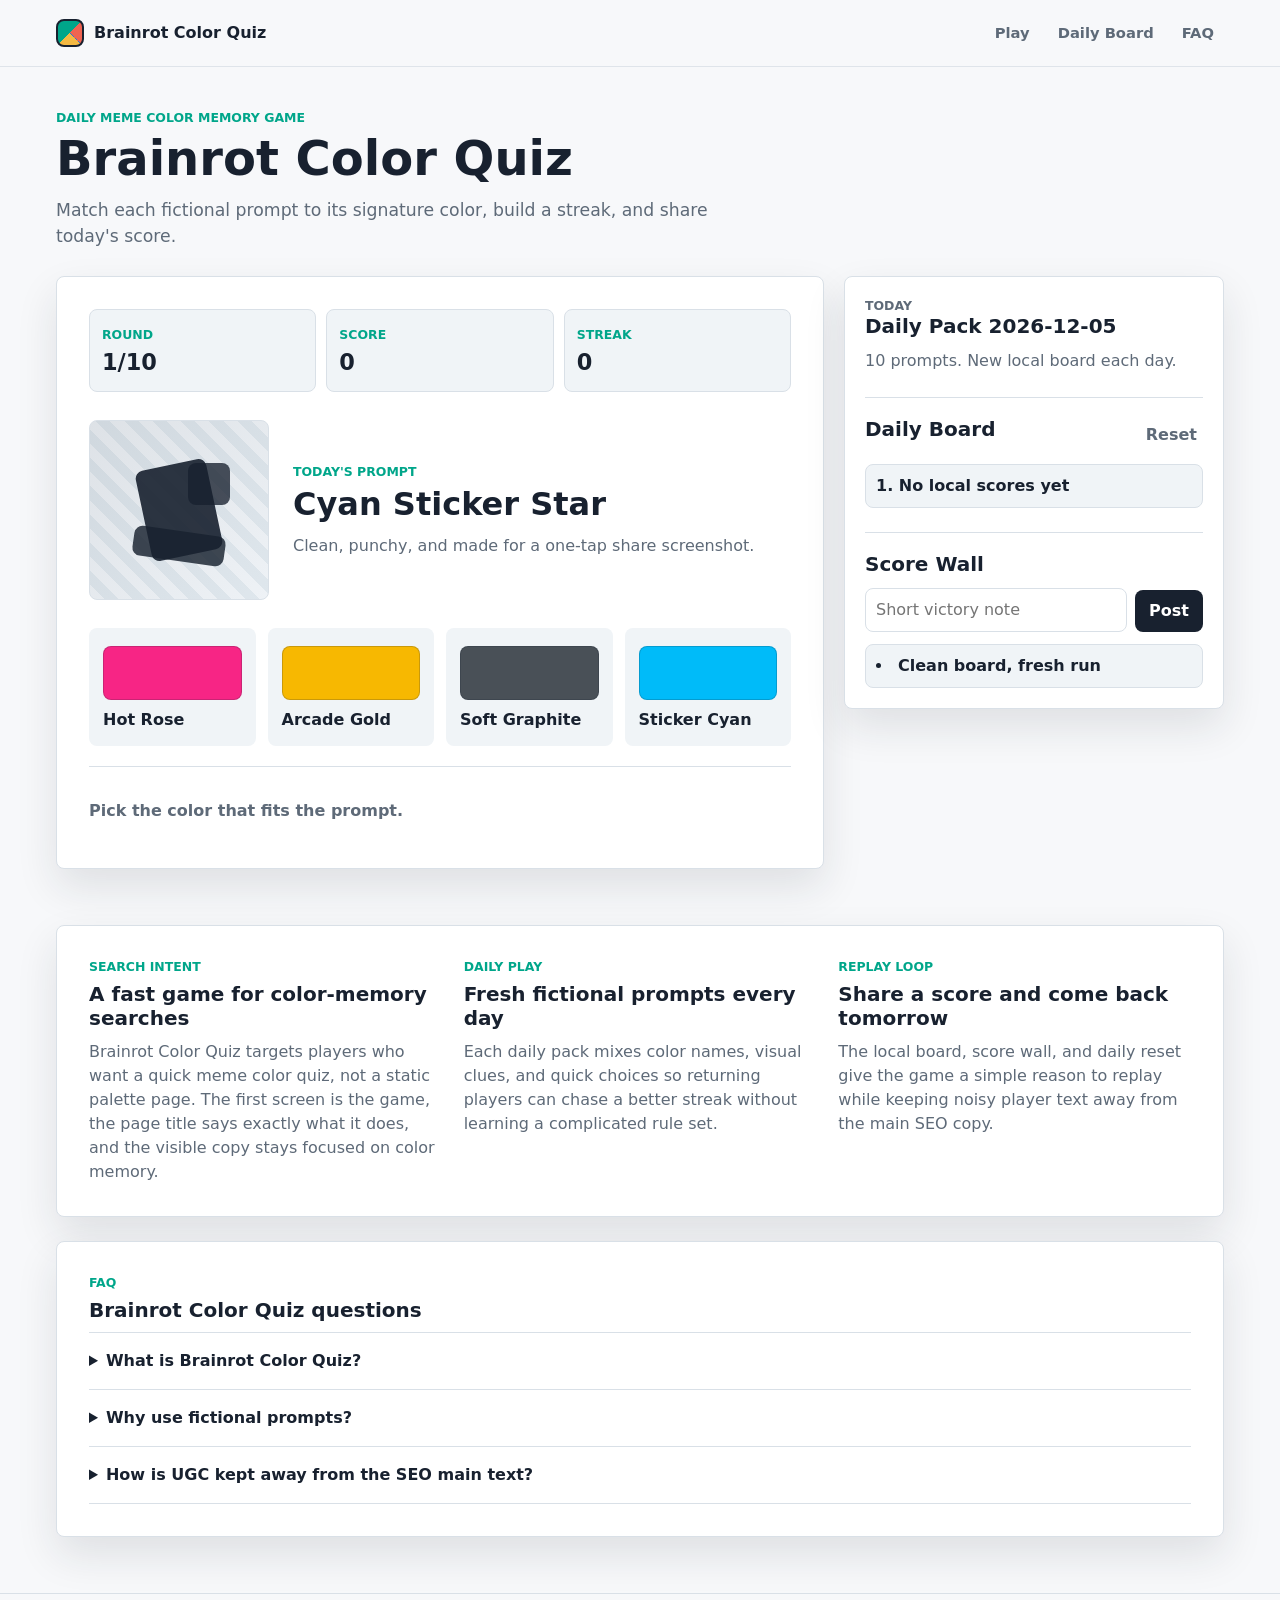
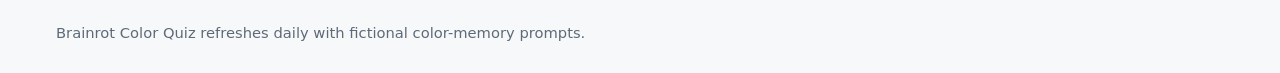
==== index.html @ 241f37dd "Launch brainrot color quiz" ====
<!doctype html>
<html lang="en">
  <head>
    <meta charset="utf-8">
    <meta name="viewport" content="width=device-width, initial-scale=1">
    <title>Brainrot Color Quiz - Daily Meme Color Memory Game</title>
    <meta name="description" content="Play Brainrot Color Quiz, a daily color memory game with streaks, shareable scores, and a fresh fictional character color pack.">
    <link rel="canonical" href="https://yiwangsimple.github.io/brainrot-color-quiz/">
    <meta name="robots" content="index,follow">
    <!-- Production launch placeholders:
      <meta name="google-site-verification" content="REPLACE_WITH_GSC_TOKEN">
      <meta name="msvalidate.01" content="REPLACE_WITH_BING_TOKEN">
      <meta name="yandex-verification" content="REPLACE_WITH_YANDEX_TOKEN">
      <script async src="https://www.googletagmanager.com/gtag/js?id=G-REPLACE"></script>
      <script>
        window.dataLayer = window.dataLayer || [];
        function gtag(){dataLayer.push(arguments);}
        gtag('js', new Date());
        gtag('config', 'G-REPLACE');
      </script>
    -->
    <meta property="og:type" content="website">
    <meta property="og:title" content="Brainrot Color Quiz">
    <meta property="og:description" content="A daily meme color memory game built for fast play, repeat visits, and clean SEO.">
    <meta property="og:url" content="https://yiwangsimple.github.io/brainrot-color-quiz/">
    <meta property="og:image" content="https://yiwangsimple.github.io/brainrot-color-quiz/og-image.svg">
    <meta name="twitter:card" content="summary_large_image">
    <link rel="icon" href="favicon.svg" type="image/svg+xml">
    <link rel="manifest" href="site.webmanifest">
    <link rel="stylesheet" href="styles.css">
    <script type="application/ld+json">
      {
        "@context": "https://schema.org",
        "@type": "WebApplication",
        "name": "Brainrot Color Quiz",
        "url": "https://yiwangsimple.github.io/brainrot-color-quiz/",
        "applicationCategory": "GameApplication",
        "operatingSystem": "Any",
        "description": "A daily color memory quiz with fictional meme-style prompts, streaks, and shareable scores.",
        "offers": {
          "@type": "Offer",
          "price": "0",
          "priceCurrency": "USD"
        }
      }
    </script>
    <script type="application/ld+json">
      {
        "@context": "https://schema.org",
        "@type": "FAQPage",
        "mainEntity": [
          {
            "@type": "Question",
            "name": "What is Brainrot Color Quiz?",
            "acceptedAnswer": {
              "@type": "Answer",
              "text": "Brainrot Color Quiz is a daily color memory game where each round asks players to match a fictional meme-style character prompt with the color that best fits it."
            }
          },
          {
            "@type": "Question",
            "name": "Is the game based on real copyrighted characters?",
            "acceptedAnswer": {
              "@type": "Answer",
              "text": "No. The launch version uses fictional prompts and abstract visuals so the site can be tested without relying on protected character art."
            }
          },
          {
            "@type": "Question",
            "name": "Why does the page keep the leaderboard separate?",
            "acceptedAnswer": {
              "@type": "Answer",
              "text": "The leaderboard and wall are local interactive elements, separated from the main SEO text so repeated names, timestamps, and short comments do not dilute the page topic."
            }
          }
        ]
      }
    </script>
  </head>
  <body>
    <header class="site-header">
      <a class="brand" href="#play" aria-label="Brainrot Color Quiz home">
        <span class="brand-mark" aria-hidden="true"></span>
        <span>Brainrot Color Quiz</span>
      </a>
      <nav class="nav-links" aria-label="Primary">
        <a href="#play">Play</a>
        <a href="#daily-board">Daily Board</a>
        <a href="#faq">FAQ</a>
      </nav>
    </header>

    <main>
      <section class="play-surface" id="play">
        <div class="intro-copy">
          <p class="eyebrow">Daily meme color memory game</p>
          <h1>Brainrot Color Quiz</h1>
          <p class="lede">Match each fictional prompt to its signature color, build a streak, and share today's score.</p>
        </div>

        <div class="tool-layout">
          <section class="game-panel" aria-label="Brainrot Color Quiz game">
            <div class="game-topline">
              <div>
                <span class="small-label">Round</span>
                <strong id="roundText">1/10</strong>
              </div>
              <div>
                <span class="small-label">Score</span>
                <strong id="scoreText">0</strong>
              </div>
              <div>
                <span class="small-label">Streak</span>
                <strong id="streakText">0</strong>
              </div>
            </div>

            <div class="prompt-zone">
              <div class="memory-token" id="memoryToken" aria-hidden="true">
                <span></span>
              </div>
              <div class="prompt-copy">
                <p class="small-label">Today's prompt</p>
                <h2 id="promptName">Loading daily pack</h2>
                <p id="promptClue">Preparing the color set.</p>
              </div>
            </div>

            <div class="swatch-grid" id="swatchGrid" aria-label="Color choices"></div>

            <div class="feedback-row" aria-live="polite">
              <p id="feedbackText">Pick the color that fits the prompt.</p>
              <button class="secondary-button" id="nextButton" type="button" hidden>Next</button>
            </div>
          </section>

          <aside class="side-panel" id="daily-board" data-ugc="local-only">
            <div class="side-block">
              <p class="small-label">Today</p>
              <h2 id="dailyTitle">Daily Pack</h2>
              <p id="dailyMeta">10 prompts. Local scores only.</p>
            </div>

            <div class="side-block result-block" id="resultBlock" hidden>
              <p class="small-label">Result</p>
              <h2 id="finalScore">0/10</h2>
              <p id="resultNote">Finish the daily pack to save a score.</p>
              <div class="name-row">
                <label for="playerName">Initials</label>
                <input id="playerName" maxlength="10" autocomplete="nickname" value="You">
                <button id="saveScoreButton" type="button">Save</button>
              </div>
              <button class="wide-button" id="shareButton" type="button">Copy Share Text</button>
            </div>

            <div class="side-block">
              <div class="block-heading">
                <h2>Daily Board</h2>
                <button class="text-button" id="resetBoardButton" type="button">Reset</button>
              </div>
              <ol class="leaderboard" id="leaderboardList"></ol>
            </div>

            <div class="side-block">
              <h2>Score Wall</h2>
              <div class="wall-form">
                <input id="wallInput" maxlength="42" placeholder="Short victory note">
                <button id="wallButton" type="button">Post</button>
              </div>
              <ul class="wall-list" id="wallList"></ul>
            </div>
          </aside>
        </div>
      </section>

      <section class="content-band" aria-labelledby="why-title">
        <div class="content-grid">
          <article>
            <p class="eyebrow">Search intent</p>
            <h2 id="why-title">A fast game for color-memory searches</h2>
            <p>Brainrot Color Quiz targets players who want a quick meme color quiz, not a static palette page. The first screen is the game, the page title says exactly what it does, and the visible copy stays focused on color memory.</p>
          </article>
          <article>
            <p class="eyebrow">Daily play</p>
            <h2>Fresh fictional prompts every day</h2>
            <p>Each daily pack mixes color names, visual clues, and quick choices so returning players can chase a better streak without learning a complicated rule set.</p>
          </article>
          <article>
            <p class="eyebrow">Replay loop</p>
            <h2>Share a score and come back tomorrow</h2>
            <p>The local board, score wall, and daily reset give the game a simple reason to replay while keeping noisy player text away from the main SEO copy.</p>
          </article>
        </div>
      </section>

      <section class="faq-section" id="faq">
        <p class="eyebrow">FAQ</p>
        <h2>Brainrot Color Quiz questions</h2>
        <details>
          <summary>What is Brainrot Color Quiz?</summary>
          <p>It is a daily color memory game where fictional meme-style prompts are matched with signature colors.</p>
        </details>
        <details>
          <summary>Why use fictional prompts?</summary>
          <p>Fictional prompts make the MVP safe to test without copying protected character art or depending on fragile image assets.</p>
        </details>
        <details>
          <summary>How is UGC kept away from the SEO main text?</summary>
          <p>The board and wall are local interactive areas. The main document keeps a stable topic around brainrot color quiz, meme color memory, and daily color game intent.</p>
        </details>
      </section>
    </main>

    <footer class="site-footer">
      <p>Brainrot Color Quiz refreshes daily with fictional color-memory prompts.</p>
    </footer>

    <script src="app.js" defer></script>
  </body>
</html>
---- styles.css ----
:root {
  color-scheme: light;
  --bg: #f7f8fa;
  --surface: #ffffff;
  --surface-strong: #f0f4f7;
  --ink: #18212f;
  --muted: #5e6a78;
  --line: #d9e0e7;
  --teal: #00a68a;
  --coral: #ef6351;
  --gold: #f4b942;
  --blue: #2878d8;
  --shadow: 0 18px 42px rgba(24, 33, 47, 0.11);
}

* {
  box-sizing: border-box;
}

html {
  scroll-behavior: smooth;
}

body {
  margin: 0;
  background: var(--bg);
  color: var(--ink);
  font-family: Inter, ui-sans-serif, system-ui, -apple-system, BlinkMacSystemFont, "Segoe UI", sans-serif;
  line-height: 1.5;
}

a {
  color: inherit;
  text-decoration: none;
}

button,
input {
  font: inherit;
}

button {
  cursor: pointer;
}

.site-header {
  position: sticky;
  top: 0;
  z-index: 20;
  display: flex;
  align-items: center;
  justify-content: space-between;
  gap: 20px;
  padding: 14px clamp(18px, 5vw, 56px);
  border-bottom: 1px solid rgba(217, 224, 231, 0.82);
  background: rgba(247, 248, 250, 0.94);
  backdrop-filter: blur(12px);
}

.brand {
  display: inline-flex;
  align-items: center;
  gap: 10px;
  min-width: 0;
  font-weight: 800;
}

.brand-mark {
  width: 28px;
  height: 28px;
  border: 2px solid var(--ink);
  border-radius: 8px;
  background:
    linear-gradient(135deg, var(--teal) 0 50%, transparent 50%),
    linear-gradient(225deg, var(--coral) 0 50%, transparent 50%),
    linear-gradient(45deg, var(--gold) 0 50%, var(--blue) 50%);
}

.nav-links {
  display: flex;
  align-items: center;
  gap: 8px;
  color: var(--muted);
  font-size: 0.92rem;
  font-weight: 700;
}

.nav-links a {
  padding: 8px 10px;
  border-radius: 8px;
}

.nav-links a:hover {
  background: var(--surface-strong);
  color: var(--ink);
}

main {
  min-height: 100vh;
}

.play-surface {
  padding: 42px clamp(18px, 5vw, 56px) 56px;
}

.intro-copy {
  max-width: 840px;
  margin-bottom: 26px;
}

.eyebrow,
.small-label {
  margin: 0 0 6px;
  color: var(--teal);
  font-size: 0.78rem;
  font-weight: 900;
  letter-spacing: 0;
  text-transform: uppercase;
}

h1,
h2,
p {
  overflow-wrap: anywhere;
}

h1 {
  margin: 0;
  font-size: 3rem;
  line-height: 1;
  letter-spacing: 0;
}

.lede {
  max-width: 680px;
  margin: 16px 0 0;
  color: var(--muted);
  font-size: 1.08rem;
}

.tool-layout {
  display: grid;
  grid-template-columns: minmax(0, 1fr);
  gap: 20px;
  align-items: start;
}

.game-panel,
.side-panel,
.content-band,
.faq-section {
  border: 1px solid var(--line);
  border-radius: 8px;
  background: var(--surface);
  box-shadow: var(--shadow);
}

.game-panel {
  min-height: 560px;
  padding: clamp(18px, 4vw, 32px);
}

.side-panel {
  padding: 20px;
}

.side-block + .side-block {
  margin-top: 24px;
  padding-top: 20px;
  border-top: 1px solid var(--line);
}

.game-topline {
  display: grid;
  grid-template-columns: repeat(3, minmax(0, 1fr));
  gap: 10px;
  margin-bottom: 28px;
}

.game-topline > div {
  min-height: 72px;
  padding: 12px;
  border: 1px solid var(--line);
  border-radius: 8px;
  background: var(--surface-strong);
}

.game-topline strong {
  display: block;
  font-size: 1.4rem;
}

.prompt-zone {
  display: grid;
  grid-template-columns: 180px minmax(0, 1fr);
  gap: 24px;
  align-items: center;
  margin-bottom: 28px;
}

.memory-token {
  position: relative;
  display: grid;
  place-items: center;
  width: 180px;
  aspect-ratio: 1;
  border: 1px solid var(--line);
  border-radius: 8px;
  background:
    linear-gradient(135deg, rgba(24, 33, 47, 0.08), rgba(24, 33, 47, 0)),
    repeating-linear-gradient(45deg, #eef2f6 0 10px, #dfe7ed 10px 20px);
  overflow: hidden;
}

.memory-token::before,
.memory-token::after,
.memory-token span {
  content: "";
  position: absolute;
  border-radius: 8px;
  background: var(--ink);
}

.memory-token::before {
  width: 72px;
  height: 92px;
  transform: rotate(-12deg);
  opacity: 0.9;
}

.memory-token::after {
  width: 92px;
  height: 30px;
  top: 110px;
  transform: rotate(8deg);
  opacity: 0.82;
}

.memory-token span {
  width: 42px;
  height: 42px;
  top: 42px;
  right: 38px;
  opacity: 0.78;
}

.prompt-copy h2 {
  margin: 0;
  font-size: 2rem;
  line-height: 1.08;
}

.prompt-copy p:last-child {
  margin: 12px 0 0;
  color: var(--muted);
}

.swatch-grid {
  display: grid;
  grid-template-columns: repeat(auto-fit, minmax(min(100%, 150px), 1fr));
  gap: 12px;
}

.swatch-button {
  min-height: 118px;
  padding: 12px;
  border: 2px solid transparent;
  border-radius: 8px;
  background: var(--surface-strong);
  color: var(--ink);
  text-align: left;
}

.swatch-button:hover,
.swatch-button:focus-visible {
  border-color: var(--ink);
  outline: none;
}

.swatch-button[disabled] {
  cursor: default;
}

.swatch-chip {
  display: block;
  width: 100%;
  height: 54px;
  margin-bottom: 10px;
  border: 1px solid rgba(24, 33, 47, 0.2);
  border-radius: 8px;
}

.swatch-name {
  display: block;
  font-weight: 850;
  line-height: 1.2;
}

.swatch-button.is-correct {
  border-color: var(--teal);
  background: #e8fbf6;
}

.swatch-button.is-wrong {
  border-color: var(--coral);
  background: #fff0ed;
}

.feedback-row {
  display: flex;
  align-items: center;
  justify-content: space-between;
  gap: 16px;
  min-height: 70px;
  margin-top: 20px;
  padding-top: 18px;
  border-top: 1px solid var(--line);
}

.feedback-row p {
  margin: 0;
  color: var(--muted);
  font-weight: 700;
}

.secondary-button,
.wide-button,
.name-row button,
.wall-form button {
  border: 0;
  border-radius: 8px;
  background: var(--ink);
  color: white;
  font-weight: 850;
}

.secondary-button {
  min-width: 96px;
  padding: 10px 14px;
}

.wide-button {
  width: 100%;
  min-height: 44px;
  margin-top: 12px;
}

.side-block h2,
.faq-section h2,
.content-grid h2 {
  margin: 0 0 10px;
  font-size: 1.25rem;
  line-height: 1.18;
}

.side-block p {
  margin: 0;
  color: var(--muted);
}

.block-heading {
  display: flex;
  align-items: center;
  justify-content: space-between;
  gap: 12px;
}

.text-button {
  border: 0;
  background: transparent;
  color: var(--muted);
  font-weight: 850;
}

.leaderboard,
.wall-list {
  display: grid;
  gap: 8px;
  margin: 12px 0 0;
  padding: 0;
  list-style-position: inside;
}

.leaderboard li,
.wall-list li {
  min-height: 38px;
  padding: 9px 10px;
  border: 1px solid var(--line);
  border-radius: 8px;
  background: var(--surface-strong);
  color: var(--ink);
  font-weight: 750;
}

.name-row,
.wall-form {
  display: grid;
  grid-template-columns: minmax(0, 1fr) auto;
  gap: 8px;
  align-items: end;
  margin-top: 12px;
}

.name-row label {
  grid-column: 1 / -1;
  color: var(--muted);
  font-size: 0.82rem;
  font-weight: 850;
}

input {
  width: 100%;
  min-height: 42px;
  border: 1px solid var(--line);
  border-radius: 8px;
  background: white;
  color: var(--ink);
  padding: 9px 10px;
}

.name-row button,
.wall-form button {
  min-height: 42px;
  padding: 0 14px;
}

.content-band {
  margin: 0 clamp(18px, 5vw, 56px) 24px;
  padding: clamp(18px, 4vw, 32px);
}

.content-grid {
  display: grid;
  grid-template-columns: repeat(3, minmax(0, 1fr));
  gap: 22px;
}

.content-grid article {
  min-width: 0;
}

.content-grid p:not(.eyebrow) {
  margin: 0;
  color: var(--muted);
}

.faq-section {
  margin: 0 clamp(18px, 5vw, 56px) 56px;
  padding: clamp(18px, 4vw, 32px);
}

details {
  border-top: 1px solid var(--line);
}

details:last-child {
  border-bottom: 1px solid var(--line);
}

summary {
  min-height: 56px;
  padding: 16px 0;
  font-weight: 850;
  cursor: pointer;
}

details p {
  margin: 0 0 18px;
  color: var(--muted);
}

.site-footer {
  padding: 28px clamp(18px, 5vw, 56px);
  border-top: 1px solid var(--line);
  color: var(--muted);
  font-size: 0.92rem;
}

.site-footer p {
  margin: 0;
}

@media (min-width: 1180px) {
  .tool-layout {
    grid-template-columns: minmax(0, 1fr) minmax(300px, 380px);
  }
}

@media (max-width: 940px) {
  .content-grid {
    grid-template-columns: 1fr;
  }

  .prompt-zone {
    grid-template-columns: 140px minmax(0, 1fr);
  }

  .memory-token {
    width: 140px;
  }

  .swatch-grid {
    grid-template-columns: repeat(auto-fit, minmax(min(100%, 170px), 1fr));
  }
}

@media (max-width: 620px) {
  .site-header {
    position: static;
    align-items: flex-start;
    flex-direction: column;
  }

  .nav-links {
    width: 100%;
    justify-content: space-between;
  }

  h1 {
    font-size: 2.35rem;
  }

  .game-panel {
    min-height: auto;
  }

  .game-topline {
    grid-template-columns: repeat(3, 1fr);
  }

  .game-topline > div {
    min-height: 64px;
    padding: 10px;
  }

  .game-topline strong {
    font-size: 1.12rem;
  }

  .prompt-zone {
    grid-template-columns: 1fr;
  }

  .memory-token {
    width: 100%;
    max-width: 230px;
  }

  .prompt-copy h2 {
    font-size: 1.55rem;
  }

  .swatch-grid {
    gap: 10px;
  }

  .swatch-button {
    min-height: 108px;
  }

  .feedback-row,
  .block-heading {
    align-items: stretch;
    flex-direction: column;
  }

  .secondary-button {
    width: 100%;
    min-height: 44px;
  }
}
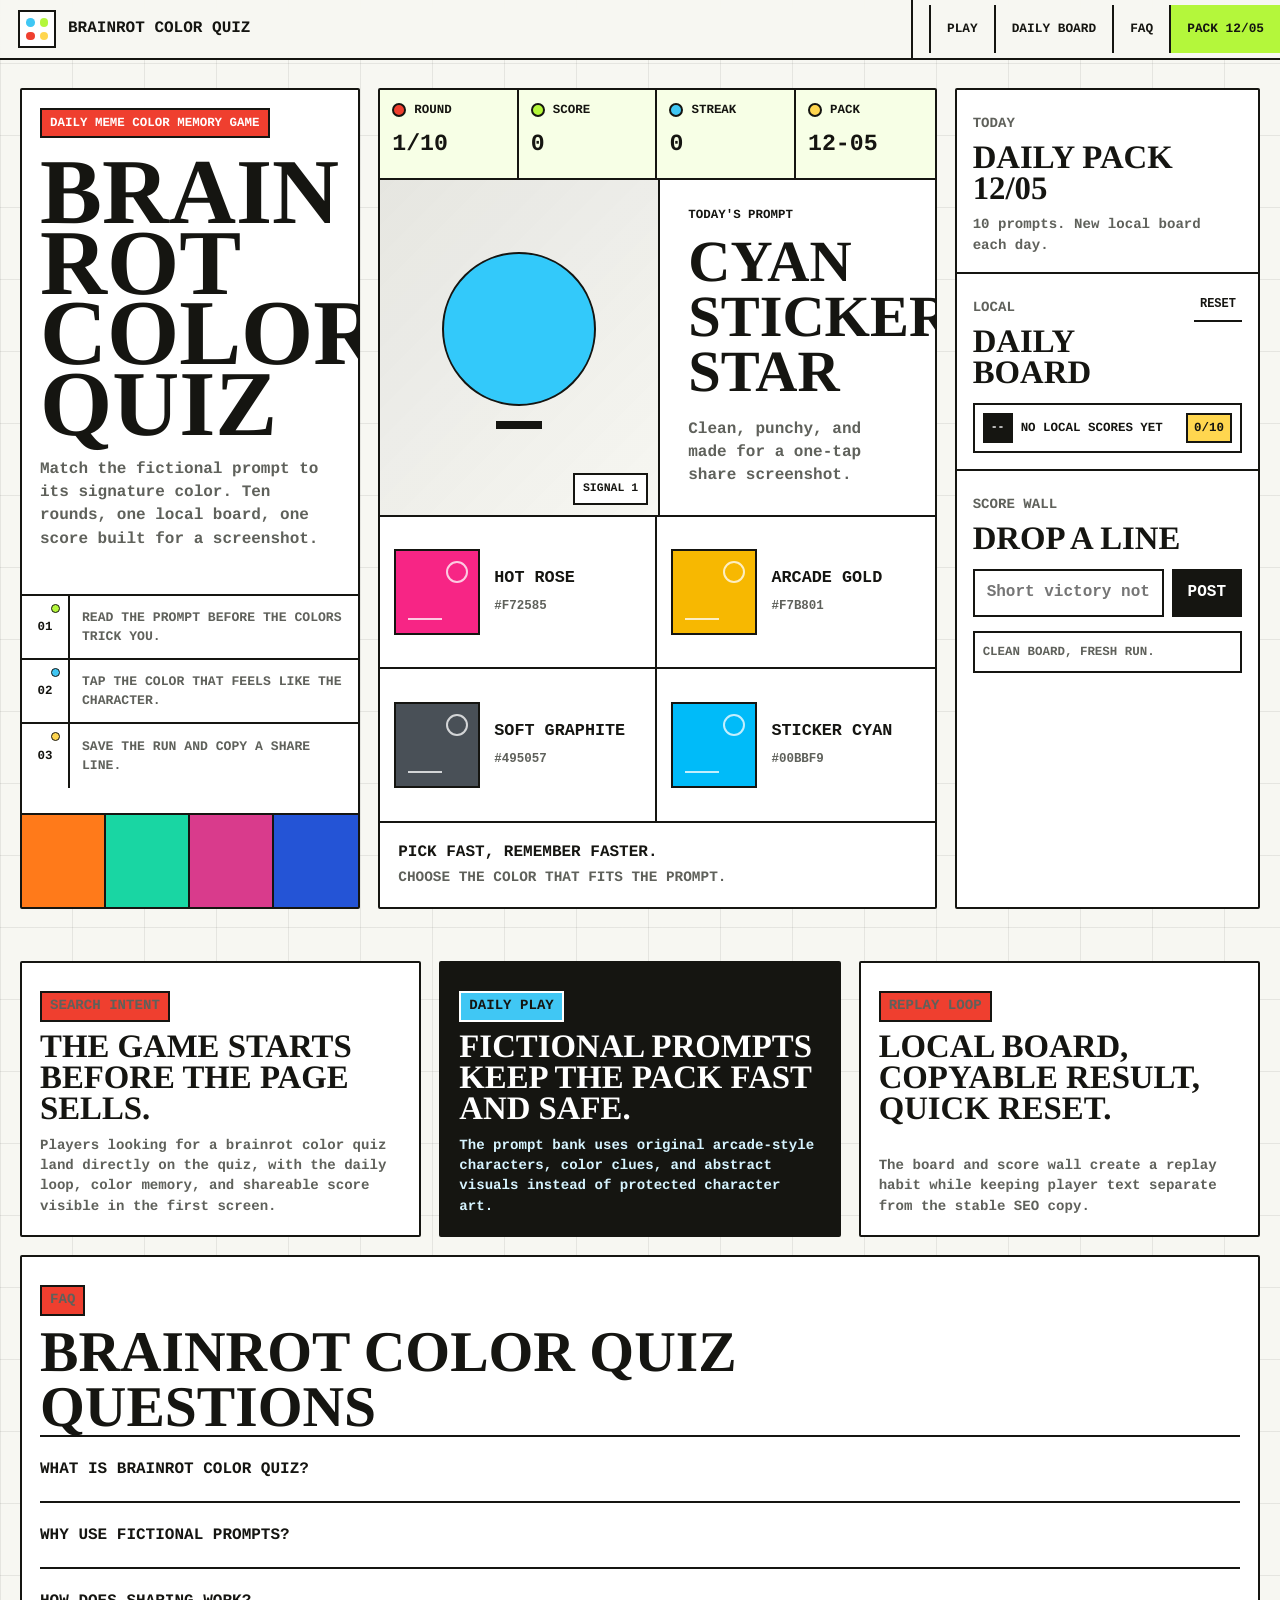
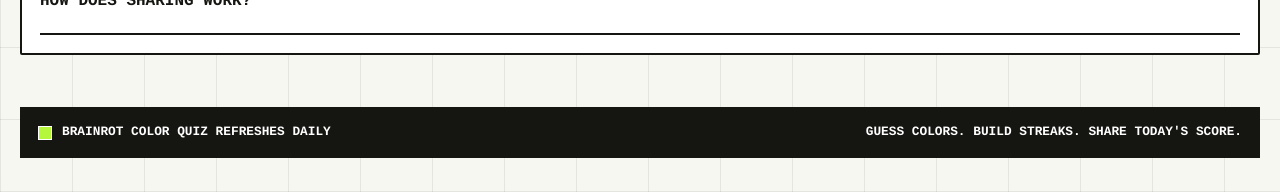
==== commit 78fa4981: "Redesign quiz UI from article direction" ====
--- a/index.html
+++ b/index.html
@@ -5,35 +5,40 @@
     <meta name="viewport" content="width=device-width, initial-scale=1">
     <title>Brainrot Color Quiz - Daily Meme Color Memory Game</title>
     <meta name="description" content="Play Brainrot Color Quiz, a daily color memory game with streaks, shareable scores, and a fresh fictional character color pack.">
-    <link rel="canonical" href="https://yiwangsimple.github.io/brainrot-color-quiz/">
+    <meta name="theme-color" content="#18212f">
+    <meta name="color-scheme" content="light">
+    <link rel="canonical" href="https://brainrot-color-quiz.pages.dev/">
     <meta name="robots" content="index,follow">
-    <!-- Production launch placeholders:
-      <meta name="google-site-verification" content="REPLACE_WITH_GSC_TOKEN">
-      <meta name="msvalidate.01" content="REPLACE_WITH_BING_TOKEN">
-      <meta name="yandex-verification" content="REPLACE_WITH_YANDEX_TOKEN">
-      <script async src="https://www.googletagmanager.com/gtag/js?id=G-REPLACE"></script>
-      <script>
-        window.dataLayer = window.dataLayer || [];
-        function gtag(){dataLayer.push(arguments);}
-        gtag('js', new Date());
-        gtag('config', 'G-REPLACE');
-      </script>
-    -->
     <meta property="og:type" content="website">
     <meta property="og:title" content="Brainrot Color Quiz">
     <meta property="og:description" content="A daily meme color memory game built for fast play, repeat visits, and clean SEO.">
-    <meta property="og:url" content="https://yiwangsimple.github.io/brainrot-color-quiz/">
-    <meta property="og:image" content="https://yiwangsimple.github.io/brainrot-color-quiz/og-image.svg">
+    <meta property="og:url" content="https://brainrot-color-quiz.pages.dev/">
+    <meta property="og:image" content="https://brainrot-color-quiz.pages.dev/og-image.png">
+    <meta property="og:image:type" content="image/png">
+    <meta property="og:image:width" content="1200">
+    <meta property="og:image:height" content="630">
+    <meta property="og:image:alt" content="Brainrot Color Quiz preview with four color tiles.">
     <meta name="twitter:card" content="summary_large_image">
+    <meta name="twitter:title" content="Brainrot Color Quiz">
+    <meta name="twitter:description" content="Play a daily meme color memory game with streaks and shareable scores.">
+    <meta name="twitter:image" content="https://brainrot-color-quiz.pages.dev/og-image.png">
+    <meta name="twitter:image:alt" content="Brainrot Color Quiz preview with four color tiles.">
     <link rel="icon" href="favicon.svg" type="image/svg+xml">
     <link rel="manifest" href="site.webmanifest">
     <link rel="stylesheet" href="styles.css">
+    <script async src="https://www.googletagmanager.com/gtag/js?id=G-2W7CWEFM0E"></script>
+    <script>
+      window.dataLayer = window.dataLayer || [];
+      function gtag(){dataLayer.push(arguments);}
+      gtag("js", new Date());
+      gtag("config", "G-2W7CWEFM0E");
+    </script>
     <script type="application/ld+json">
       {
         "@context": "https://schema.org",
         "@type": "WebApplication",
         "name": "Brainrot Color Quiz",
-        "url": "https://yiwangsimple.github.io/brainrot-color-quiz/",
+        "url": "https://brainrot-color-quiz.pages.dev/",
         "applicationCategory": "GameApplication",
         "operatingSystem": "Any",
         "description": "A daily color memory quiz with fictional meme-style prompts, streaks, and shareable scores.",
@@ -59,18 +64,18 @@
           },
           {
             "@type": "Question",
-            "name": "Is the game based on real copyrighted characters?",
+            "name": "Why use fictional prompts?",
             "acceptedAnswer": {
               "@type": "Answer",
-              "text": "No. The launch version uses fictional prompts and abstract visuals so the site can be tested without relying on protected character art."
+              "text": "Fictional prompts make the MVP safe to test without copying protected character art or depending on fragile image assets."
             }
           },
           {
             "@type": "Question",
-            "name": "Why does the page keep the leaderboard separate?",
+            "name": "How does sharing work?",
             "acceptedAnswer": {
               "@type": "Answer",
-              "text": "The leaderboard and wall are local interactive elements, separated from the main SEO text so repeated names, timestamps, and short comments do not dilute the page topic."
+              "text": "After finishing ten rounds, players can copy a short score line and post it wherever they talk about games."
             }
           }
         ]
@@ -80,44 +85,59 @@
   <body>
     <header class="site-header">
       <a class="brand" href="#play" aria-label="Brainrot Color Quiz home">
-        <span class="brand-mark" aria-hidden="true"></span>
+        <span class="brand-mark" aria-hidden="true"><span></span><span></span><span></span><span></span></span>
         <span>Brainrot Color Quiz</span>
       </a>
       <nav class="nav-links" aria-label="Primary">
         <a href="#play">Play</a>
         <a href="#daily-board">Daily Board</a>
         <a href="#faq">FAQ</a>
+        <span class="day-pill" id="dailyPill">Daily Pack</span>
       </nav>
     </header>
 
     <main>
       <section class="play-surface" id="play">
-        <div class="intro-copy">
-          <p class="eyebrow">Daily meme color memory game</p>
-          <h1>Brainrot Color Quiz</h1>
-          <p class="lede">Match each fictional prompt to its signature color, build a streak, and share today's score.</p>
-        </div>
-
-        <div class="tool-layout">
+        <div class="hero-grid">
+          <aside class="intro-rail" aria-label="Game intro">
+            <div class="intro-top">
+              <p class="eyebrow">Daily meme color memory game</p>
+              <h1 aria-label="Brainrot Color Quiz"><span>Brain</span><span>Rot</span><span>Color</span><span>Quiz</span></h1>
+              <p class="lede">Match the fictional prompt to its signature color. Ten rounds, one local board, one score built for a screenshot.</p>
+            </div>
+            <div class="quick-rules" aria-label="How the quiz works">
+              <div><b>01</b><span>Read the prompt before the colors trick you.</span></div>
+              <div><b>02</b><span>Tap the color that feels like the character.</span></div>
+              <div><b>03</b><span>Save the run and copy a share line.</span></div>
+            </div>
+            <div class="challenge-strip" aria-hidden="true">
+              <span></span><span></span><span></span><span></span>
+            </div>
+          </aside>
+
           <section class="game-panel" aria-label="Brainrot Color Quiz game">
             <div class="game-topline">
-              <div>
+              <div class="metric">
                 <span class="small-label">Round</span>
                 <strong id="roundText">1/10</strong>
               </div>
-              <div>
+              <div class="metric">
                 <span class="small-label">Score</span>
                 <strong id="scoreText">0</strong>
               </div>
-              <div>
+              <div class="metric">
                 <span class="small-label">Streak</span>
                 <strong id="streakText">0</strong>
               </div>
-            </div>
-
-            <div class="prompt-zone">
+              <div class="metric">
+                <span class="small-label">Pack</span>
+                <strong id="packText">Today</strong>
+              </div>
+            </div>
+
+            <div class="prompt-stage">
               <div class="memory-token" id="memoryToken" aria-hidden="true">
-                <span></span>
+                <div class="token-label" id="tokenLabel">Color signal</div>
               </div>
               <div class="prompt-copy">
                 <p class="small-label">Today's prompt</p>
@@ -128,44 +148,52 @@
 
             <div class="swatch-grid" id="swatchGrid" aria-label="Color choices"></div>
 
-            <div class="feedback-row" aria-live="polite">
-              <p id="feedbackText">Pick the color that fits the prompt.</p>
-              <button class="secondary-button" id="nextButton" type="button" hidden>Next</button>
+            <div class="game-footer" aria-live="polite">
+              <div class="feedback-copy">
+                <strong id="feedbackTitle">Pick fast, remember faster.</strong>
+                <p id="feedbackText">Choose the color that fits the prompt.</p>
+              </div>
+              <button class="primary-button" id="nextButton" type="button" hidden>Next</button>
             </div>
           </section>
 
           <aside class="side-panel" id="daily-board" data-ugc="local-only">
-            <div class="side-block">
+            <div class="panel-block">
               <p class="small-label">Today</p>
               <h2 id="dailyTitle">Daily Pack</h2>
               <p id="dailyMeta">10 prompts. Local scores only.</p>
             </div>
 
-            <div class="side-block result-block" id="resultBlock" hidden>
+            <div class="panel-block result-block" id="resultBlock" hidden>
               <p class="small-label">Result</p>
-              <h2 id="finalScore">0/10</h2>
+              <div class="result-score"><strong id="finalScore">0/10</strong><span>final run</span></div>
               <p id="resultNote">Finish the daily pack to save a score.</p>
               <div class="name-row">
                 <label for="playerName">Initials</label>
                 <input id="playerName" maxlength="10" autocomplete="nickname" value="You">
-                <button id="saveScoreButton" type="button">Save</button>
-              </div>
-              <button class="wide-button" id="shareButton" type="button">Copy Share Text</button>
-            </div>
-
-            <div class="side-block">
+                <button class="mini-button" id="saveScoreButton" type="button">Save</button>
+              </div>
+              <button class="secondary-button" id="shareButton" type="button">Copy Share Text</button>
+              <button class="ghost-button" id="restartButton" type="button">Replay Pack</button>
+            </div>
+
+            <div class="panel-block">
               <div class="block-heading">
-                <h2>Daily Board</h2>
+                <div>
+                  <p class="small-label">Local</p>
+                  <h2>Daily Board</h2>
+                </div>
                 <button class="text-button" id="resetBoardButton" type="button">Reset</button>
               </div>
               <ol class="leaderboard" id="leaderboardList"></ol>
             </div>
 
-            <div class="side-block">
-              <h2>Score Wall</h2>
+            <div class="panel-block">
+              <p class="small-label">Score wall</p>
+              <h2>Drop a line</h2>
               <div class="wall-form">
                 <input id="wallInput" maxlength="42" placeholder="Short victory note">
-                <button id="wallButton" type="button">Post</button>
+                <button class="mini-button" id="wallButton" type="button">Post</button>
               </div>
               <ul class="wall-list" id="wallList"></ul>
             </div>
@@ -173,46 +201,55 @@
         </div>
       </section>
 
-      <section class="content-band" aria-labelledby="why-title">
-        <div class="content-grid">
-          <article>
-            <p class="eyebrow">Search intent</p>
-            <h2 id="why-title">A fast game for color-memory searches</h2>
-            <p>Brainrot Color Quiz targets players who want a quick meme color quiz, not a static palette page. The first screen is the game, the page title says exactly what it does, and the visible copy stays focused on color memory.</p>
+      <section class="info-band" aria-labelledby="why-title">
+        <div class="info-grid">
+          <article class="info-card">
+            <div>
+              <p class="eyebrow">Search intent</p>
+              <h2 id="why-title">The game starts before the page sells.</h2>
+            </div>
+            <p>Players looking for a brainrot color quiz land directly on the quiz, with the daily loop, color memory, and shareable score visible in the first screen.</p>
           </article>
-          <article>
-            <p class="eyebrow">Daily play</p>
-            <h2>Fresh fictional prompts every day</h2>
-            <p>Each daily pack mixes color names, visual clues, and quick choices so returning players can chase a better streak without learning a complicated rule set.</p>
+          <article class="info-card">
+            <div>
+              <p class="eyebrow">Daily play</p>
+              <h2>Fictional prompts keep the pack fast and safe.</h2>
+            </div>
+            <p>The prompt bank uses original arcade-style characters, color clues, and abstract visuals instead of protected character art.</p>
           </article>
-          <article>
-            <p class="eyebrow">Replay loop</p>
-            <h2>Share a score and come back tomorrow</h2>
-            <p>The local board, score wall, and daily reset give the game a simple reason to replay while keeping noisy player text away from the main SEO copy.</p>
+          <article class="info-card">
+            <div>
+              <p class="eyebrow">Replay loop</p>
+              <h2>Local board, copyable result, quick reset.</h2>
+            </div>
+            <p>The board and score wall create a replay habit while keeping player text separate from the stable SEO copy.</p>
           </article>
         </div>
-      </section>
-
-      <section class="faq-section" id="faq">
-        <p class="eyebrow">FAQ</p>
-        <h2>Brainrot Color Quiz questions</h2>
-        <details>
-          <summary>What is Brainrot Color Quiz?</summary>
-          <p>It is a daily color memory game where fictional meme-style prompts are matched with signature colors.</p>
-        </details>
-        <details>
-          <summary>Why use fictional prompts?</summary>
-          <p>Fictional prompts make the MVP safe to test without copying protected character art or depending on fragile image assets.</p>
-        </details>
-        <details>
-          <summary>How is UGC kept away from the SEO main text?</summary>
-          <p>The board and wall are local interactive areas. The main document keeps a stable topic around brainrot color quiz, meme color memory, and daily color game intent.</p>
-        </details>
+
+        <section class="faq-section" id="faq">
+          <p class="eyebrow">FAQ</p>
+          <h2>Brainrot Color Quiz questions</h2>
+          <details>
+            <summary>What is Brainrot Color Quiz?</summary>
+            <p>It is a daily color memory game where fictional meme-style prompts are matched with signature colors.</p>
+          </details>
+          <details>
+            <summary>Why use fictional prompts?</summary>
+            <p>Fictional prompts make the game safe to test without copying protected character art or depending on fragile image assets.</p>
+          </details>
+          <details>
+            <summary>How does sharing work?</summary>
+            <p>After finishing ten rounds, players can copy a short score line and post it wherever they talk about games.</p>
+          </details>
+        </section>
       </section>
     </main>
 
     <footer class="site-footer">
-      <p>Brainrot Color Quiz refreshes daily with fictional color-memory prompts.</p>
+      <div class="footer-inner">
+        <span class="ticker">Brainrot Color Quiz refreshes daily</span>
+        <span>Guess colors. Build streaks. Share today's score.</span>
+      </div>
     </footer>
 
     <script src="app.js" defer></script>
--- a/styles.css
+++ b/styles.css
@@ -1,16 +1,22 @@
 :root {
   color-scheme: light;
-  --bg: #f7f8fa;
+  --bg: #f7f7f2;
   --surface: #ffffff;
-  --surface-strong: #f0f4f7;
-  --ink: #18212f;
-  --muted: #5e6a78;
-  --line: #d9e0e7;
-  --teal: #00a68a;
-  --coral: #ef6351;
-  --gold: #f4b942;
-  --blue: #2878d8;
-  --shadow: 0 18px 42px rgba(24, 33, 47, 0.11);
+  --fg: #151511;
+  --muted: #5f615b;
+  --border: #151511;
+  --accent: #ef3f2f;
+  --acid: #b4f73b;
+  --cyan: #40c7f4;
+  --gold: #ffd64f;
+  --violet: #ad63f7;
+  --success: #45c97a;
+  --danger: #ef3f2f;
+  --font-display: "Times New Roman", "Iowan Old Style", Georgia, serif;
+  --font-body: ui-monospace, "IBM Plex Mono", "JetBrains Mono", Menlo, monospace;
+  --edge: 2px solid var(--border);
+  --radius: 2px;
+  --max: 1480px;
 }
 
 * {
@@ -23,10 +29,21 @@
 
 body {
   margin: 0;
-  background: var(--bg);
-  color: var(--ink);
-  font-family: Inter, ui-sans-serif, system-ui, -apple-system, BlinkMacSystemFont, "Segoe UI", sans-serif;
-  line-height: 1.5;
+  min-width: 320px;
+  background:
+    repeating-linear-gradient(90deg, rgba(21, 21, 17, 0.08) 0 1px, transparent 1px 72px),
+    repeating-linear-gradient(0deg, rgba(21, 21, 17, 0.08) 0 1px, transparent 1px 72px),
+    var(--bg);
+  color: var(--fg);
+  font-family: var(--font-body);
+  line-height: 1.45;
+  -webkit-font-smoothing: antialiased;
+  text-rendering: geometricPrecision;
+}
+
+::selection {
+  background: var(--acid);
+  color: var(--fg);
 }
 
 a {
@@ -41,355 +58,695 @@
 
 button {
   cursor: pointer;
+}
+
+button:focus-visible,
+a:focus-visible,
+input:focus-visible,
+summary:focus-visible {
+  outline: 3px solid var(--cyan);
+  outline-offset: 3px;
+}
+
+[hidden] {
+  display: none !important;
 }
 
 .site-header {
   position: sticky;
   top: 0;
   z-index: 20;
-  display: flex;
+  display: grid;
+  grid-template-columns: minmax(0, 1fr) auto;
+  gap: 16px;
   align-items: center;
-  justify-content: space-between;
-  gap: 20px;
-  padding: 14px clamp(18px, 5vw, 56px);
-  border-bottom: 1px solid rgba(217, 224, 231, 0.82);
-  background: rgba(247, 248, 250, 0.94);
-  backdrop-filter: blur(12px);
-}
-
-.brand {
+  border-bottom: var(--edge);
+  background: rgba(247, 247, 242, 0.95);
+  backdrop-filter: blur(10px);
+}
+
+.brand,
+.nav-links a,
+.day-pill {
+  min-height: 48px;
   display: inline-flex;
   align-items: center;
-  gap: 10px;
+}
+
+.brand {
   min-width: 0;
-  font-weight: 800;
+  gap: 12px;
+  padding: 10px 18px;
+  border-right: var(--edge);
+  font-weight: 900;
+  text-transform: uppercase;
 }
 
 .brand-mark {
-  width: 28px;
-  height: 28px;
-  border: 2px solid var(--ink);
-  border-radius: 8px;
-  background:
-    linear-gradient(135deg, var(--teal) 0 50%, transparent 50%),
-    linear-gradient(225deg, var(--coral) 0 50%, transparent 50%),
-    linear-gradient(45deg, var(--gold) 0 50%, var(--blue) 50%);
+  width: 38px;
+  height: 38px;
+  flex: 0 0 auto;
+  display: grid;
+  grid-template-columns: repeat(2, 1fr);
+  gap: 5px;
+  padding: 6px;
+  border: var(--edge);
+  background: var(--surface);
+}
+
+.brand-mark span {
+  border-radius: 50%;
+  background: var(--fg);
+}
+
+.brand-mark span:nth-child(1) {
+  background: var(--cyan);
+}
+
+.brand-mark span:nth-child(2) {
+  background: var(--acid);
+}
+
+.brand-mark span:nth-child(3) {
+  background: var(--accent);
+}
+
+.brand-mark span:nth-child(4) {
+  background: var(--gold);
 }
 
 .nav-links {
   display: flex;
   align-items: center;
-  gap: 8px;
-  color: var(--muted);
-  font-size: 0.92rem;
-  font-weight: 700;
-}
-
-.nav-links a {
-  padding: 8px 10px;
-  border-radius: 8px;
+  justify-content: flex-end;
+  min-width: 0;
+}
+
+.nav-links a,
+.day-pill {
+  padding: 10px 16px;
+  border-left: var(--edge);
+  color: var(--fg);
+  font-size: 0.8rem;
+  font-weight: 900;
+  text-transform: uppercase;
+  white-space: nowrap;
 }
 
 .nav-links a:hover {
-  background: var(--surface-strong);
-  color: var(--ink);
+  background: var(--fg);
+  color: var(--surface);
+}
+
+.day-pill {
+  background: var(--acid);
 }
 
 main {
   min-height: 100vh;
 }
 
+.play-surface,
+.info-band,
+.site-footer {
+  width: min(100%, var(--max));
+  margin: 0 auto;
+  padding-inline: 20px;
+}
+
 .play-surface {
-  padding: 42px clamp(18px, 5vw, 56px) 56px;
-}
-
-.intro-copy {
-  max-width: 840px;
-  margin-bottom: 26px;
+  padding-top: 28px;
+  padding-bottom: 52px;
+}
+
+.info-band {
+  padding-bottom: 52px;
+}
+
+.site-footer {
+  padding-bottom: 34px;
+}
+
+.hero-grid {
+  display: grid;
+  grid-template-columns: minmax(220px, 0.78fr) minmax(420px, 1.28fr) minmax(260px, 0.7fr);
+  gap: 18px;
+  align-items: stretch;
+}
+
+.intro-rail,
+.game-panel,
+.side-panel,
+.info-card,
+.faq-section,
+.not-found-panel {
+  border: var(--edge);
+  border-radius: var(--radius);
+  background: var(--surface);
+}
+
+.intro-rail {
+  min-height: 720px;
+  display: flex;
+  flex-direction: column;
+  justify-content: space-between;
+  overflow: hidden;
+}
+
+.intro-top {
+  padding: 18px;
 }
 
 .eyebrow,
 .small-label {
-  margin: 0 0 6px;
-  color: var(--teal);
+  margin: 0;
   font-size: 0.78rem;
   font-weight: 900;
+  line-height: 1.2;
   letter-spacing: 0;
   text-transform: uppercase;
+}
+
+.eyebrow {
+  display: inline-flex;
+  align-items: center;
+  min-height: 30px;
+  padding: 5px 8px;
+  border: var(--edge);
+  background: var(--accent);
+  color: white;
 }
 
 h1,
 h2,
+h3,
 p {
-  overflow-wrap: anywhere;
+  overflow-wrap: break-word;
 }
 
 h1 {
-  margin: 0;
-  font-size: 3rem;
-  line-height: 1;
+  margin: 20px 0 0;
+  font-family: var(--font-display);
+  font-size: 5.8rem;
+  font-weight: 900;
+  line-height: 0.76;
   letter-spacing: 0;
+  text-transform: uppercase;
+}
+
+h1 span {
+  display: block;
+  overflow-wrap: normal;
+  word-break: keep-all;
 }
 
 .lede {
-  max-width: 680px;
-  margin: 16px 0 0;
+  max-width: 44ch;
+  margin: 18px 0 0;
   color: var(--muted);
-  font-size: 1.08rem;
-}
-
-.tool-layout {
-  display: grid;
-  grid-template-columns: minmax(0, 1fr);
-  gap: 20px;
-  align-items: start;
-}
-
-.game-panel,
-.side-panel,
-.content-band,
-.faq-section {
-  border: 1px solid var(--line);
-  border-radius: 8px;
-  background: var(--surface);
-  box-shadow: var(--shadow);
-}
-
-.game-panel {
-  min-height: 560px;
-  padding: clamp(18px, 4vw, 32px);
-}
-
-.side-panel {
-  padding: 20px;
-}
-
-.side-block + .side-block {
-  margin-top: 24px;
-  padding-top: 20px;
-  border-top: 1px solid var(--line);
-}
-
-.game-topline {
-  display: grid;
-  grid-template-columns: repeat(3, minmax(0, 1fr));
-  gap: 10px;
-  margin-bottom: 28px;
-}
-
-.game-topline > div {
-  min-height: 72px;
-  padding: 12px;
-  border: 1px solid var(--line);
-  border-radius: 8px;
-  background: var(--surface-strong);
-}
-
-.game-topline strong {
-  display: block;
-  font-size: 1.4rem;
-}
-
-.prompt-zone {
-  display: grid;
-  grid-template-columns: 180px minmax(0, 1fr);
-  gap: 24px;
-  align-items: center;
-  margin-bottom: 28px;
-}
-
-.memory-token {
+  font-size: 1rem;
+  font-weight: 800;
+}
+
+.quick-rules {
+  display: grid;
+  border-top: var(--edge);
+}
+
+.quick-rules div {
+  display: grid;
+  grid-template-columns: 48px 1fr;
+  min-height: 64px;
+  border-bottom: var(--edge);
+}
+
+.quick-rules div:last-child {
+  border-bottom: 0;
+}
+
+.quick-rules b {
   position: relative;
   display: grid;
   place-items: center;
-  width: 180px;
-  aspect-ratio: 1;
-  border: 1px solid var(--line);
-  border-radius: 8px;
-  background:
-    linear-gradient(135deg, rgba(24, 33, 47, 0.08), rgba(24, 33, 47, 0)),
-    repeating-linear-gradient(45deg, #eef2f6 0 10px, #dfe7ed 10px 20px);
-  overflow: hidden;
-}
-
-.memory-token::before,
-.memory-token::after,
-.memory-token span {
+  border-right: var(--edge);
+  color: var(--fg);
+  font-size: 0.78rem;
+}
+
+.quick-rules b::before {
   content: "";
   position: absolute;
-  border-radius: 8px;
-  background: var(--ink);
+  width: 7px;
+  height: 7px;
+  right: 8px;
+  top: 8px;
+  border: 1px solid var(--fg);
+  border-radius: 50%;
+  background: var(--rule-color, var(--acid));
+}
+
+.quick-rules div:nth-child(2) b {
+  --rule-color: var(--cyan);
+}
+
+.quick-rules div:nth-child(3) b {
+  --rule-color: var(--gold);
+}
+
+.quick-rules span {
+  display: flex;
+  align-items: center;
+  padding: 10px 12px;
+  color: var(--muted);
+  font-size: 0.82rem;
+  font-weight: 800;
+  text-transform: uppercase;
+}
+
+.challenge-strip {
+  display: grid;
+  grid-template-columns: repeat(4, 1fr);
+  border-top: var(--edge);
+}
+
+.challenge-strip span {
+  min-height: 92px;
+  border-right: var(--edge);
+}
+
+.challenge-strip span:last-child {
+  border-right: 0;
+}
+
+.challenge-strip span:nth-child(1) {
+  background: #ff7a1a;
+}
+
+.challenge-strip span:nth-child(2) {
+  background: #19d6a3;
+}
+
+.challenge-strip span:nth-child(3) {
+  background: #d93b8c;
+}
+
+.challenge-strip span:nth-child(4) {
+  background: #2454d6;
+}
+
+.game-panel {
+  min-height: 720px;
+  display: grid;
+  grid-template-rows: auto 1fr auto;
+  overflow: hidden;
+}
+
+.game-topline {
+  display: grid;
+  grid-template-columns: repeat(4, 1fr);
+  border-bottom: var(--edge);
+}
+
+.metric {
+  min-height: 88px;
+  padding: 12px;
+  border-right: var(--edge);
+  background: #f7ffe6;
+}
+
+.metric:last-child {
+  border-right: 0;
+}
+
+.metric strong {
+  display: block;
+  margin-top: 8px;
+  font-size: 1.45rem;
+  line-height: 1;
+  font-variant-numeric: tabular-nums;
+}
+
+.metric .small-label {
+  display: inline-flex;
+  align-items: center;
+  gap: 8px;
+}
+
+.metric .small-label::before {
+  content: "";
+  width: 10px;
+  height: 10px;
+  flex: 0 0 auto;
+  border: 2px solid var(--fg);
+  border-radius: 50%;
+  background: var(--metric-icon, var(--surface));
+}
+
+.metric:nth-child(1) .small-label::before {
+  --metric-icon: var(--accent);
+}
+
+.metric:nth-child(2) .small-label::before {
+  --metric-icon: var(--acid);
+}
+
+.metric:nth-child(3) .small-label::before {
+  --metric-icon: var(--cyan);
+}
+
+.metric:nth-child(4) .small-label::before {
+  --metric-icon: var(--gold);
+}
+
+.prompt-stage {
+  display: grid;
+  grid-template-columns: minmax(180px, 280px) minmax(0, 1fr);
+  min-height: 318px;
+  border-bottom: var(--edge);
+}
+
+.memory-token {
+  --answer: #ff7a1a;
+  position: relative;
+  min-height: 318px;
+  border-right: var(--edge);
+  background:
+    radial-gradient(circle at 50% 44%, var(--answer) 0 72px, transparent 73px),
+    linear-gradient(135deg, rgba(21, 21, 17, 0.08), transparent),
+    #f7f7f2;
+  overflow: hidden;
+  isolation: isolate;
+}
+
+.memory-token::before,
+.memory-token::after {
+  content: "";
+  position: absolute;
+  left: 50%;
+  border: var(--edge);
+  transform: translateX(-50%);
 }
 
 .memory-token::before {
-  width: 72px;
-  height: 92px;
-  transform: rotate(-12deg);
-  opacity: 0.9;
+  width: min(58%, 150px);
+  aspect-ratio: 1;
+  top: calc(44% - 75px);
+  border-radius: 50%;
+  background: color-mix(in srgb, var(--answer) 80%, white);
+  z-index: -1;
 }
 
 .memory-token::after {
-  width: 92px;
-  height: 30px;
-  top: 110px;
-  transform: rotate(8deg);
-  opacity: 0.82;
-}
-
-.memory-token span {
-  width: 42px;
-  height: 42px;
-  top: 42px;
-  right: 38px;
-  opacity: 0.78;
+  width: 46px;
+  height: 8px;
+  top: calc(44% + 94px);
+  border: 0;
+  background: var(--fg);
+  z-index: 2;
+}
+
+.token-label {
+  position: absolute;
+  right: 10px;
+  bottom: 10px;
+  z-index: 4;
+  max-width: 78%;
+  padding: 6px 8px;
+  border: var(--edge);
+  background: var(--surface);
+  color: var(--fg);
+  font-size: 0.72rem;
+  font-weight: 900;
+  text-transform: uppercase;
+}
+
+.prompt-copy {
+  display: flex;
+  flex-direction: column;
+  justify-content: center;
+  padding: 28px;
 }
 
 .prompt-copy h2 {
-  margin: 0;
-  font-size: 2rem;
-  line-height: 1.08;
+  margin: 12px 0 0;
+  font-family: var(--font-display);
+  font-size: clamp(2.35rem, 4.6vw, 3.65rem);
+  font-weight: 900;
+  line-height: 0.94;
+  overflow-wrap: normal;
+  word-break: normal;
+  text-transform: uppercase;
 }
 
 .prompt-copy p:last-child {
-  margin: 12px 0 0;
+  max-width: 42ch;
+  margin: 18px 0 0;
   color: var(--muted);
+  font-size: 1rem;
+  font-weight: 800;
 }
 
 .swatch-grid {
   display: grid;
-  grid-template-columns: repeat(auto-fit, minmax(min(100%, 150px), 1fr));
-  gap: 12px;
+  grid-template-columns: repeat(2, minmax(0, 1fr));
+  border-bottom: var(--edge);
 }
 
 .swatch-button {
-  min-height: 118px;
-  padding: 12px;
-  border: 2px solid transparent;
-  border-radius: 8px;
-  background: var(--surface-strong);
-  color: var(--ink);
+  min-height: 152px;
+  display: grid;
+  grid-template-columns: 86px minmax(0, 1fr);
+  gap: 14px;
+  align-items: center;
+  padding: 14px;
+  border: 0;
+  border-right: var(--edge);
+  border-bottom: var(--edge);
+  background: var(--surface);
+  color: var(--fg);
   text-align: left;
-}
-
-.swatch-button:hover,
-.swatch-button:focus-visible {
-  border-color: var(--ink);
-  outline: none;
-}
-
-.swatch-button[disabled] {
+  transition: background 120ms ease, color 120ms ease, transform 120ms ease, box-shadow 120ms ease;
+}
+
+.swatch-button:nth-child(2n) {
+  border-right: 0;
+}
+
+.swatch-button:nth-last-child(-n + 2) {
+  border-bottom: 0;
+}
+
+.swatch-button:hover:not(:disabled) {
+  background: var(--fg);
+  color: var(--surface);
+  transform: translate(-2px, -2px);
+  box-shadow: 4px 4px 0 var(--fg);
+}
+
+.swatch-button:disabled {
   cursor: default;
 }
 
 .swatch-chip {
-  display: block;
-  width: 100%;
-  height: 54px;
-  margin-bottom: 10px;
-  border: 1px solid rgba(24, 33, 47, 0.2);
-  border-radius: 8px;
+  position: relative;
+  width: 86px;
+  aspect-ratio: 1;
+  border: var(--edge);
+  background: var(--chip);
+  overflow: hidden;
+}
+
+.swatch-chip::before,
+.swatch-chip::after {
+  content: "";
+  position: absolute;
+}
+
+.swatch-chip::before {
+  width: 18px;
+  height: 18px;
+  right: 10px;
+  top: 10px;
+  border: 2px solid rgba(255, 255, 255, 0.76);
+  border-radius: 50%;
+}
+
+.swatch-chip::after {
+  width: 34px;
+  height: 2px;
+  left: 12px;
+  bottom: 13px;
+  background: rgba(255, 255, 255, 0.76);
 }
 
 .swatch-name {
   display: block;
-  font-weight: 850;
-  line-height: 1.2;
+  font-size: 1.05rem;
+  font-weight: 900;
+  line-height: 1.1;
+  text-transform: uppercase;
+}
+
+.swatch-code {
+  display: block;
+  margin-top: 10px;
+  color: var(--muted);
+  font-size: 0.78rem;
+  font-weight: 900;
+  text-transform: uppercase;
+}
+
+.swatch-button:hover .swatch-code {
+  color: #bfefff;
 }
 
 .swatch-button.is-correct {
-  border-color: var(--teal);
-  background: #e8fbf6;
+  background: var(--success);
+  color: var(--fg);
 }
 
 .swatch-button.is-wrong {
-  border-color: var(--coral);
-  background: #fff0ed;
-}
-
-.feedback-row {
+  background: var(--danger);
+  color: var(--surface);
+}
+
+.game-footer {
+  display: grid;
+  grid-template-columns: minmax(0, 1fr) auto;
+  min-height: 84px;
+}
+
+.feedback-copy {
   display: flex;
-  align-items: center;
-  justify-content: space-between;
-  gap: 16px;
-  min-height: 70px;
-  margin-top: 20px;
-  padding-top: 18px;
-  border-top: 1px solid var(--line);
-}
-
-.feedback-row p {
+  flex-direction: column;
+  justify-content: center;
+  padding: 14px 18px;
+}
+
+.feedback-copy strong {
+  display: block;
+  margin-bottom: 4px;
+  font-size: 1rem;
+  text-transform: uppercase;
+}
+
+.feedback-copy p {
   margin: 0;
   color: var(--muted);
-  font-weight: 700;
-}
-
+  font-size: 0.9rem;
+  font-weight: 900;
+  text-transform: uppercase;
+}
+
+.primary-button,
 .secondary-button,
-.wide-button,
-.name-row button,
-.wall-form button {
-  border: 0;
-  border-radius: 8px;
-  background: var(--ink);
-  color: white;
-  font-weight: 850;
+.ghost-button,
+.mini-button {
+  border: var(--edge);
+  border-radius: 0;
+  background: var(--fg);
+  color: var(--surface);
+  font-weight: 900;
+  text-transform: uppercase;
+  transition: transform 120ms ease, background 120ms ease, color 120ms ease, box-shadow 120ms ease;
+}
+
+.primary-button:hover:not(:disabled),
+.secondary-button:hover:not(:disabled),
+.ghost-button:hover:not(:disabled),
+.mini-button:hover:not(:disabled) {
+  transform: translate(-2px, -2px);
+  box-shadow: 4px 4px 0 var(--fg);
+}
+
+.primary-button {
+  min-width: 168px;
+  border-top: 0;
+  border-right: 0;
+  border-bottom: 0;
+  padding: 0 24px;
+  background: var(--accent);
 }
 
 .secondary-button {
-  min-width: 96px;
-  padding: 10px 14px;
-}
-
-.wide-button {
   width: 100%;
-  min-height: 44px;
+  min-height: 48px;
+  margin-top: 10px;
+  background: var(--acid);
+  color: var(--fg);
+}
+
+.ghost-button {
+  width: 100%;
+  min-height: 48px;
+  margin-top: 10px;
+  background: var(--surface);
+  color: var(--fg);
+}
+
+.mini-button {
+  min-height: 46px;
+  padding: 0 14px;
+}
+
+.primary-button:disabled,
+.secondary-button:disabled,
+.ghost-button:disabled,
+.mini-button:disabled {
+  cursor: not-allowed;
+  opacity: 0.62;
+}
+
+.side-panel {
+  min-height: 720px;
+  display: grid;
+  align-content: start;
+  overflow: hidden;
+}
+
+.panel-block {
+  padding: 16px;
+  border-bottom: var(--edge);
+}
+
+.panel-block:last-child {
+  border-bottom: 0;
+}
+
+.panel-block h2,
+.info-card h2,
+.faq-section h2 {
+  margin: 10px 0 0;
+  font-family: var(--font-display);
+  font-size: 2.05rem;
+  line-height: 0.95;
+  text-transform: uppercase;
+}
+
+.panel-block p,
+.info-card p,
+.faq-section p {
+  margin: 10px 0 0;
+  color: var(--muted);
+  font-size: 0.88rem;
+  font-weight: 800;
+}
+
+.result-score {
+  display: flex;
+  align-items: end;
+  gap: 8px;
   margin-top: 12px;
-}
-
-.side-block h2,
-.faq-section h2,
-.content-grid h2 {
-  margin: 0 0 10px;
-  font-size: 1.25rem;
-  line-height: 1.18;
-}
-
-.side-block p {
-  margin: 0;
-  color: var(--muted);
-}
-
-.block-heading {
-  display: flex;
-  align-items: center;
-  justify-content: space-between;
-  gap: 12px;
-}
-
-.text-button {
-  border: 0;
-  background: transparent;
-  color: var(--muted);
-  font-weight: 850;
-}
-
-.leaderboard,
-.wall-list {
-  display: grid;
-  gap: 8px;
-  margin: 12px 0 0;
-  padding: 0;
-  list-style-position: inside;
-}
-
-.leaderboard li,
-.wall-list li {
-  min-height: 38px;
-  padding: 9px 10px;
-  border: 1px solid var(--line);
-  border-radius: 8px;
-  background: var(--surface-strong);
-  color: var(--ink);
-  font-weight: 750;
+  font-family: var(--font-display);
+  font-size: 5rem;
+  font-weight: 900;
+  line-height: 0.85;
+}
+
+.result-score span {
+  font-family: var(--font-body);
+  font-size: 0.8rem;
+  text-transform: uppercase;
 }
 
 .name-row,
@@ -397,175 +754,458 @@
   display: grid;
   grid-template-columns: minmax(0, 1fr) auto;
   gap: 8px;
-  align-items: end;
-  margin-top: 12px;
+  margin-top: 14px;
 }
 
 .name-row label {
   grid-column: 1 / -1;
   color: var(--muted);
-  font-size: 0.82rem;
-  font-weight: 850;
+  font-size: 0.75rem;
+  font-weight: 900;
+  text-transform: uppercase;
 }
 
 input {
   width: 100%;
+  min-height: 46px;
+  border: var(--edge);
+  border-radius: 0;
+  background: var(--surface);
+  color: var(--fg);
+  padding: 10px 12px;
+  font-weight: 900;
+}
+
+.block-heading {
+  display: flex;
+  align-items: start;
+  justify-content: space-between;
+  gap: 10px;
+}
+
+.text-button {
+  min-height: 32px;
+  border: 0;
+  border-bottom: var(--edge);
+  background: transparent;
+  color: var(--fg);
+  font-size: 0.75rem;
+  font-weight: 900;
+  text-transform: uppercase;
+}
+
+.leaderboard,
+.wall-list {
+  display: grid;
+  gap: 8px;
+  margin: 14px 0 0;
+  padding: 0;
+  list-style: none;
+}
+
+.leaderboard li,
+.wall-list li {
+  display: grid;
+  grid-template-columns: auto minmax(0, 1fr) auto;
+  gap: 8px;
+  align-items: center;
   min-height: 42px;
-  border: 1px solid var(--line);
-  border-radius: 8px;
-  background: white;
-  color: var(--ink);
-  padding: 9px 10px;
-}
-
-.name-row button,
-.wall-form button {
-  min-height: 42px;
-  padding: 0 14px;
-}
-
-.content-band {
-  margin: 0 clamp(18px, 5vw, 56px) 24px;
-  padding: clamp(18px, 4vw, 32px);
-}
-
-.content-grid {
+  padding: 8px;
+  border: var(--edge);
+  background: var(--surface);
+  font-size: 0.78rem;
+  font-weight: 900;
+  text-transform: uppercase;
+}
+
+.wall-list li {
+  grid-template-columns: 1fr;
+  color: var(--muted);
+}
+
+.rank-badge {
+  display: grid;
+  place-items: center;
+  width: 30px;
+  height: 30px;
+  border: 2px solid var(--fg);
+  background: var(--fg);
+  color: var(--surface);
+  font-size: 0.72rem;
+}
+
+.score-badge {
+  padding: 4px 6px;
+  border: var(--edge);
+  background: var(--gold);
+  color: var(--fg);
+}
+
+.info-grid {
   display: grid;
   grid-template-columns: repeat(3, minmax(0, 1fr));
-  gap: 22px;
-}
-
-.content-grid article {
-  min-width: 0;
-}
-
-.content-grid p:not(.eyebrow) {
-  margin: 0;
-  color: var(--muted);
+  gap: 18px;
+}
+
+.info-card {
+  min-height: 240px;
+  display: flex;
+  flex-direction: column;
+  justify-content: space-between;
+  padding: 18px;
+}
+
+.info-card:nth-child(2) {
+  background: var(--fg);
+  color: var(--surface);
+}
+
+.info-card:nth-child(2) p {
+  color: #d6f4ff;
+}
+
+.info-card:nth-child(2) .eyebrow {
+  border-color: var(--surface);
+  background: var(--cyan);
+  color: var(--fg);
 }
 
 .faq-section {
-  margin: 0 clamp(18px, 5vw, 56px) 56px;
-  padding: clamp(18px, 4vw, 32px);
+  margin-top: 18px;
+  padding: 18px;
+}
+
+.faq-section > h2 {
+  max-width: 760px;
+  font-size: 3.6rem;
 }
 
 details {
-  border-top: 1px solid var(--line);
+  border-top: var(--edge);
 }
 
 details:last-child {
-  border-bottom: 1px solid var(--line);
+  border-bottom: var(--edge);
 }
 
 summary {
-  min-height: 56px;
-  padding: 16px 0;
-  font-weight: 850;
+  min-height: 64px;
+  display: flex;
+  align-items: center;
+  color: var(--fg);
+  font-weight: 900;
+  text-transform: uppercase;
   cursor: pointer;
 }
 
 details p {
+  max-width: 76ch;
   margin: 0 0 18px;
-  color: var(--muted);
-}
-
-.site-footer {
-  padding: 28px clamp(18px, 5vw, 56px);
-  border-top: 1px solid var(--line);
-  color: var(--muted);
-  font-size: 0.92rem;
-}
-
-.site-footer p {
-  margin: 0;
-}
-
-@media (min-width: 1180px) {
-  .tool-layout {
-    grid-template-columns: minmax(0, 1fr) minmax(300px, 380px);
-  }
-}
-
-@media (max-width: 940px) {
-  .content-grid {
+}
+
+.footer-inner {
+  display: flex;
+  justify-content: space-between;
+  gap: 20px;
+  border: var(--edge);
+  background: var(--fg);
+  color: var(--surface);
+  padding: 14px 16px;
+  font-size: 0.8rem;
+  font-weight: 900;
+  text-transform: uppercase;
+}
+
+.ticker {
+  display: inline-flex;
+  gap: 10px;
+  align-items: center;
+}
+
+.ticker::before {
+  content: "";
+  width: 12px;
+  height: 12px;
+  flex: 0 0 auto;
+  border: 1px solid var(--surface);
+  background: var(--acid);
+}
+
+.not-found {
+  display: grid;
+  min-height: 100vh;
+  place-items: center;
+  padding: 24px;
+}
+
+.not-found-panel {
+  width: min(100%, 720px);
+  padding: clamp(22px, 5vw, 42px);
+}
+
+.not-found h1 {
+  font-size: clamp(3rem, 8vw, 5rem);
+  line-height: 0.88;
+}
+
+.home-link {
+  display: inline-flex;
+  align-items: center;
+  justify-content: center;
+  min-height: 46px;
+  margin-top: 22px;
+  padding: 0 18px;
+  border: var(--edge);
+  background: var(--fg);
+  color: var(--surface);
+  font-weight: 900;
+  text-transform: uppercase;
+}
+
+@media (max-width: 1260px) {
+  .hero-grid {
+    grid-template-columns: minmax(280px, 0.76fr) minmax(460px, 1.24fr);
+  }
+
+  .side-panel {
+    grid-column: 1 / -1;
+    min-height: 0;
+    grid-template-columns: repeat(4, minmax(0, 1fr));
+  }
+
+  .panel-block {
+    border-right: var(--edge);
+    border-bottom: 0;
+  }
+
+  .panel-block:last-child {
+    border-right: 0;
+  }
+}
+
+@media (max-width: 960px) {
+  .site-header {
     grid-template-columns: 1fr;
   }
 
-  .prompt-zone {
-    grid-template-columns: 140px minmax(0, 1fr);
+  .brand {
+    border-right: 0;
+    border-bottom: var(--edge);
+  }
+
+  .nav-links {
+    justify-content: stretch;
+  }
+
+  .nav-links a,
+  .day-pill {
+    flex: 1;
+    justify-content: center;
+    border-left: 0;
+    border-right: var(--edge);
+  }
+
+  .nav-links > *:last-child {
+    border-right: 0;
+  }
+
+  .hero-grid {
+    grid-template-columns: 1fr;
+  }
+
+  .game-panel {
+    order: 1;
+  }
+
+  .intro-rail {
+    order: 2;
+  }
+
+  .side-panel {
+    order: 3;
+  }
+
+  .intro-rail,
+  .game-panel,
+  .side-panel {
+    min-height: 0;
+  }
+
+  h1 {
+    font-size: 5.1rem;
+  }
+
+  .intro-rail {
+    display: grid;
+    grid-template-columns: 1fr 180px;
+  }
+
+  .quick-rules {
+    border-top: 0;
+    border-left: var(--edge);
+  }
+
+  .challenge-strip {
+    grid-column: 1 / -1;
+  }
+
+  .side-panel {
+    grid-template-columns: 1fr;
+  }
+
+  .panel-block {
+    border-right: 0;
+    border-bottom: var(--edge);
+  }
+
+  .info-grid {
+    grid-template-columns: 1fr;
+  }
+}
+
+@media (max-width: 720px) {
+  .play-surface,
+  .info-band,
+  .site-footer {
+    padding-left: 12px;
+    padding-right: 12px;
+  }
+
+  .nav-links {
+    overflow-x: visible;
+    justify-content: flex-start;
+  }
+
+  .nav-links a,
+  .day-pill {
+    flex: 1 1 0;
+    min-width: 0;
+    padding: 10px 8px;
+    font-size: 0.72rem;
+  }
+
+  .intro-rail {
+    grid-template-columns: 1fr;
+  }
+
+  h1 {
+    font-size: 4.1rem;
+  }
+
+  .quick-rules {
+    border-left: 0;
+    border-top: var(--edge);
+  }
+
+  .game-topline {
+    grid-template-columns: repeat(2, 1fr);
+  }
+
+  .metric:nth-child(2n) {
+    border-right: 0;
+  }
+
+  .metric:nth-child(-n + 2) {
+    border-bottom: var(--edge);
+  }
+
+  .prompt-stage {
+    grid-template-columns: 1fr;
   }
 
   .memory-token {
-    width: 140px;
+    min-height: 220px;
+    border-right: 0;
+    border-bottom: var(--edge);
+  }
+
+  .prompt-copy {
+    padding: 20px;
   }
 
   .swatch-grid {
-    grid-template-columns: repeat(auto-fit, minmax(min(100%, 170px), 1fr));
-  }
-}
-
-@media (max-width: 620px) {
-  .site-header {
-    position: static;
-    align-items: flex-start;
+    grid-template-columns: 1fr;
+  }
+
+  .swatch-button,
+  .swatch-button:nth-child(2n),
+  .swatch-button:nth-last-child(-n + 2) {
+    min-height: 112px;
+    grid-template-columns: 72px minmax(0, 1fr);
+    border-right: 0;
+    border-bottom: var(--edge);
+  }
+
+  .swatch-button:last-child {
+    border-bottom: 0;
+  }
+
+  .swatch-chip {
+    width: 72px;
+  }
+
+  .game-footer {
+    grid-template-columns: 1fr;
+  }
+
+  .primary-button {
+    min-height: 56px;
+    border-left: 0;
+    border-top: var(--edge);
+  }
+
+  .faq-section > h2 {
+    font-size: 2.7rem;
+  }
+
+  .footer-inner {
     flex-direction: column;
   }
-
-  .nav-links {
-    width: 100%;
-    justify-content: space-between;
+}
+
+@media (max-width: 430px) {
+  .play-surface {
+    padding-top: 16px;
   }
 
   h1 {
-    font-size: 2.35rem;
-  }
-
-  .game-panel {
-    min-height: auto;
+    font-size: 3.3rem;
+  }
+
+  .intro-top {
+    padding: 14px;
+  }
+
+  .prompt-copy h2 {
+    font-size: 2.25rem;
+  }
+
+  .result-score {
+    font-size: 4rem;
   }
 
   .game-topline {
-    grid-template-columns: repeat(3, 1fr);
-  }
-
-  .game-topline > div {
-    min-height: 64px;
-    padding: 10px;
-  }
-
-  .game-topline strong {
-    font-size: 1.12rem;
-  }
-
-  .prompt-zone {
     grid-template-columns: 1fr;
   }
 
-  .memory-token {
-    width: 100%;
-    max-width: 230px;
-  }
-
-  .prompt-copy h2 {
-    font-size: 1.55rem;
-  }
-
-  .swatch-grid {
-    gap: 10px;
-  }
-
-  .swatch-button {
-    min-height: 108px;
-  }
-
-  .feedback-row,
-  .block-heading {
-    align-items: stretch;
-    flex-direction: column;
-  }
-
-  .secondary-button {
-    width: 100%;
-    min-height: 44px;
-  }
-}
+  .metric {
+    min-height: 68px;
+    border-right: 0;
+    border-bottom: var(--edge);
+  }
+
+  .metric:last-child {
+    border-bottom: 0;
+  }
+}
+
+@media (prefers-reduced-motion: reduce) {
+  *,
+  *::before,
+  *::after {
+    scroll-behavior: auto !important;
+    transition-duration: 0.01ms !important;
+    animation-duration: 0.01ms !important;
+    animation-iteration-count: 1 !important;
+  }
+}
